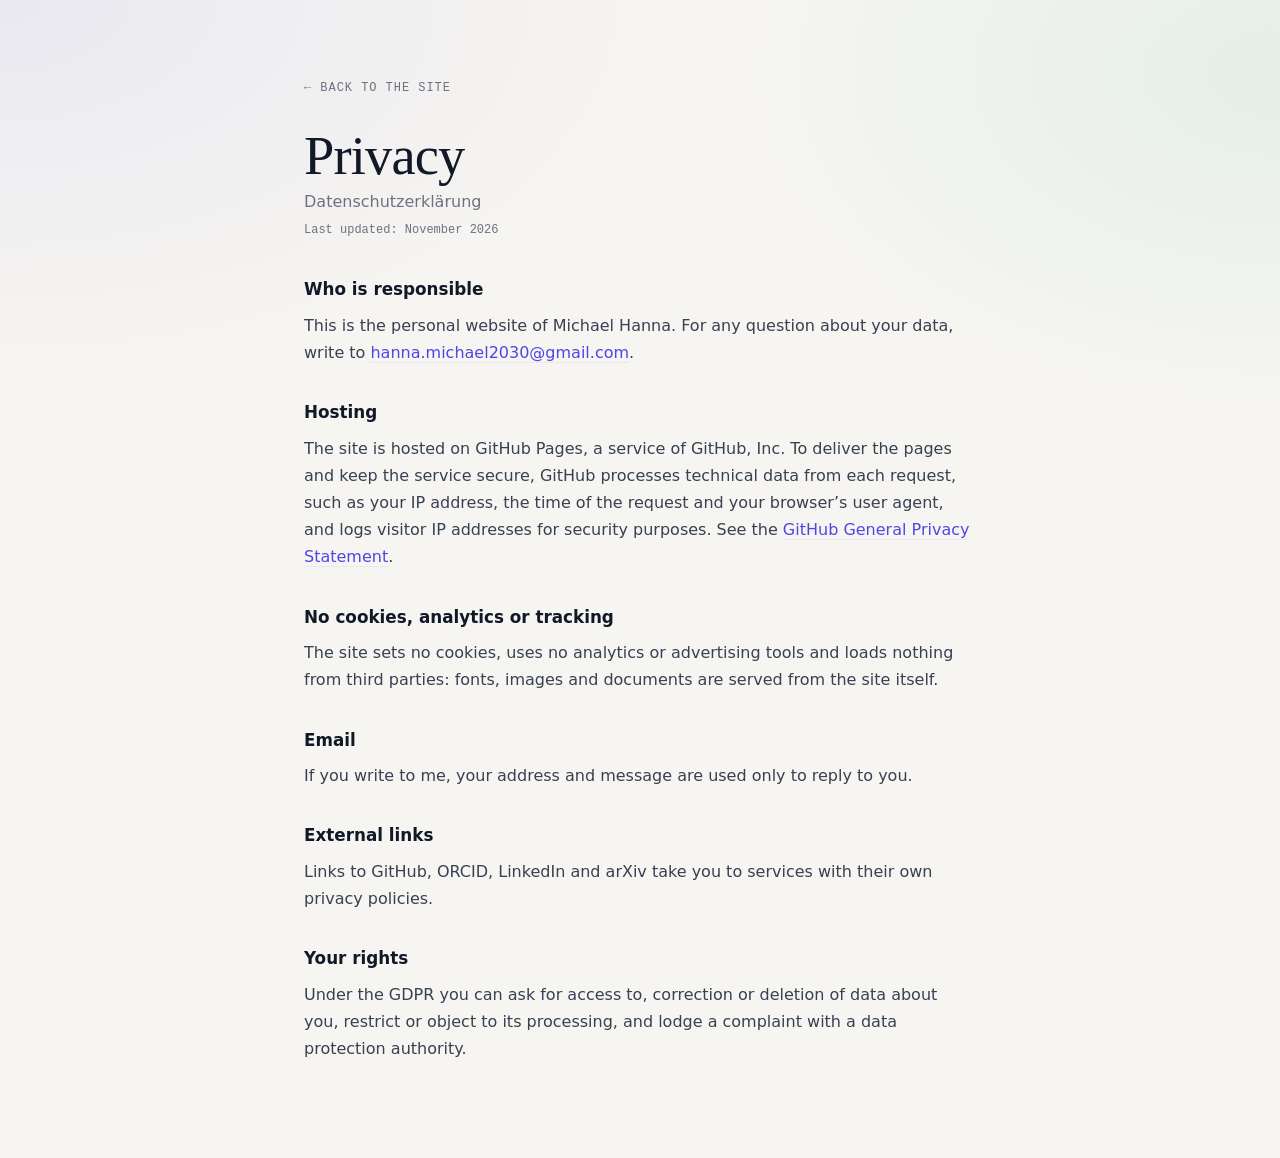
==== privacy.html @ 272de0fe "add fonts" ====
<!doctype html>
<html lang="en">
  <head>
    <meta charset="utf-8">
    <meta name="viewport" content="width=device-width, initial-scale=1">
    <meta name="color-scheme" content="light dark">
    <meta name="robots" content="noindex">
    <title>Privacy — Michael Hanna</title>
    <link rel="icon" href="data:image/svg+xml,%3Csvg xmlns='http://www.w3.org/2000/svg' viewBox='0 0 64 64'%3E%3Crect width='64' height='64' rx='14' fill='%2315171c'/%3E%3Ctext x='32' y='43' font-size='30' text-anchor='middle' fill='%23f8f7f3' font-family='Georgia,serif'%3EMH%3C/text%3E%3C/svg%3E">
    <link rel="stylesheet" href="style.css">
    <script src="script.js" defer></script>
  </head>
  <body>
    <main class="legal">
      <a class="legal-back" href="./">← Back to the site</a>
      <h1>Privacy <span>Datenschutzerklärung</span></h1>
      <p class="legal-updated">Last updated: November 2026</p>

      <h2>Who is responsible</h2>
      <p>This is the personal website of Michael Hanna. For any question about your data, write to <a href="./#contact" data-email-user="hanna.michael2030" data-email-domain="gmail.com" data-email-text>hanna.michael2030 [at] gmail [dot] com</a>.</p>

      <h2>Hosting</h2>
      <p>The site is hosted on GitHub Pages, a service of GitHub, Inc. To deliver the pages and keep the service secure, GitHub processes technical data from each request, such as your IP address, the time of the request and your browser’s user agent, and logs visitor IP addresses for security purposes. See the <a href="https://docs.github.com/en/site-policy/privacy-policies/github-general-privacy-statement" target="_blank" rel="noopener noreferrer">GitHub General Privacy Statement</a>.</p>

      <h2>No cookies, analytics or tracking</h2>
      <p>The site sets no cookies, uses no analytics or advertising tools and loads nothing from third parties: fonts, images and documents are served from the site itself.</p>

      <h2>Email</h2>
      <p>If you write to me, your address and message are used only to reply to you.</p>

      <h2>External links</h2>
      <p>Links to GitHub, ORCID, LinkedIn and arXiv take you to services with their own privacy policies.</p>

      <h2>Your rights</h2>
      <p>Under the GDPR you can ask for access to, correction or deletion of data about you, restrict or object to its processing, and lodge a complaint with a data protection authority.</p>
    </main>
  </body>
</html>
---- style.css ----
@font-face { font-family: 'Inter'; src: url('fonts/inter.woff2') format('woff2'); font-weight: 100 900; font-style: normal; font-display: swap; }
@font-face { font-family: 'JetBrains Mono'; src: url('fonts/jetbrains-mono.woff2') format('woff2'); font-weight: 100 800; font-style: normal; font-display: swap; }
@font-face { font-family: 'Instrument Serif'; src: url('fonts/instrument-serif.woff2') format('woff2'); font-weight: 400; font-style: normal; font-display: swap; }
@font-face { font-family: 'Instrument Serif'; src: url('fonts/instrument-serif-italic.woff2') format('woff2'); font-weight: 400; font-style: italic; font-display: swap; }

:root {
  --bg: #f6f5f1;
  --surface: #ffffff;
  --ink: #111827;
  --text: #374151;
  --muted: #6b7280;
  --line: #e5e3dc;
  --accent: #4f46e5;
  --accent-2: #0d9488;
  --accent-soft: rgb(79 70 229 / 8%);
  --warm: #e8590c;
  --grad: linear-gradient(110deg, #4f46e5 0%, #0d9488 100%);
  --tint-1: rgb(79 70 229 / 7%);
  --tint-2: rgb(13 148 136 / 7%);
  --shadow: 0 1px 2px rgb(17 24 39 / 4%), 0 12px 32px -16px rgb(17 24 39 / 18%);
  --display: 'Instrument Serif', Georgia, serif;
  --sans: 'Inter', system-ui, -apple-system, sans-serif;
  --mono: 'JetBrains Mono', ui-monospace, monospace;
}

@media (prefers-color-scheme: dark) {
  :root {
    --bg: #0b0d12;
    --surface: #12151c;
    --ink: #f3f4f6;
    --text: #c4c9d2;
    --muted: #8b93a1;
    --line: #232834;
    --accent: #a5b4fc;
    --accent-2: #5eead4;
    --accent-soft: rgb(165 180 252 / 10%);
    --warm: #fdba74;
    --grad: linear-gradient(110deg, #a5b4fc 0%, #5eead4 100%);
    --tint-1: rgb(165 180 252 / 7%);
    --tint-2: rgb(94 234 212 / 5%);
    --shadow: 0 1px 2px rgb(0 0 0 / 30%), 0 16px 40px -18px rgb(0 0 0 / 70%);
  }
}

*, *::before, *::after { box-sizing: border-box; }
html { scroll-behavior: smooth; -webkit-text-size-adjust: 100%; }
body {
  margin: 0;
  background:
    radial-gradient(1100px 620px at 0% 0%, var(--tint-1), transparent 60%),
    radial-gradient(900px 560px at 100% 8%, var(--tint-2), transparent 60%),
    var(--bg);
  background-attachment: fixed;
  color: var(--text);
  font: 400 16px/1.7 var(--sans);
  -webkit-font-smoothing: antialiased;
  text-rendering: optimizeLegibility;
}
::selection { background: var(--accent); color: var(--bg); }
a { color: inherit; text-decoration: none; }
a:focus-visible { outline: 2px solid var(--accent); outline-offset: 3px; border-radius: 4px; }
h1, h2, h3, p, ul, ol, dl, dd, figure { margin: 0; }
ul, ol { padding: 0; list-style: none; }

.skip-link { position: absolute; left: 16px; top: -48px; z-index: 20; padding: 8px 14px; border-radius: 8px; background: var(--ink); color: var(--bg); font-size: 14px; }
.skip-link:focus { top: 16px; }

/* Layout */
.layout {
  display: grid;
  grid-template-columns: minmax(0, 4fr) minmax(0, 7fr);
  gap: 72px;
  max-width: 1440px;
  margin: 0 auto;
  padding: 0 48px;
}

.intro {
  position: sticky;
  top: 0;
  display: flex;
  flex-direction: column;
  height: 100vh;
  height: 100dvh;
  padding: 80px 0 48px;
  isolation: isolate;
}

main { padding: 80px 0 48px; }

/* Intro */
.kicker {
  display: flex;
  align-items: center;
  gap: 12px;
  color: var(--accent);
  font: 500 12px/1 var(--mono);
  letter-spacing: .12em;
  text-transform: uppercase;
}
.kicker::before { content: ''; width: 24px; height: 2px; border-radius: 2px; background: var(--grad); }

h1 {
  margin: 22px 0 18px;
  color: var(--ink);
  font: 400 clamp(3.5rem, 5.6vw, 5rem)/.95 var(--display);
  letter-spacing: -.015em;
}
.role { color: var(--ink); font-size: 1.125rem; font-weight: 500; }
.lede { max-width: 36ch; margin-top: 10px; color: var(--muted); }

.toc {
  position: relative;
  z-index: 1;
  margin-top: 40px;
}
.toc a {
  display: inline-flex;
  align-items: center;
  gap: 16px;
  padding: 7px 0;
  color: var(--muted);
  font: 500 12px/1 var(--mono);
  letter-spacing: .14em;
  text-transform: uppercase;
  transition: color .2s ease;
}
.toc-line { width: 32px; height: 1px; background: currentColor; transition: width .25s ease, background-color .2s ease; }
.toc a:hover, .toc a[aria-current] { color: var(--ink); }
.toc a:hover .toc-line, .toc a[aria-current] .toc-line { width: 64px; background: var(--ink); }

/* 
.molecule { display: flex; flex: 1; flex-direction: column; min-height: 0; margin: 24px 0; background: radial-gradient(closest-side, var(--accent-soft), transparent); }
.molecule canvas { flex: 1; width: 100%; min-height: 0; cursor: grab; touch-action: pan-y; } */

.molecule {
  position: absolute;
  top: 58%;
  right: 0;
  left: 0;
  z-index: 0;
  display: flex;
  flex-direction: column;
  height: 300px;
  margin: 0;
  background: radial-gradient(closest-side, var(--accent-soft), transparent);
  opacity: .78;
  pointer-events: none;
}
.molecule canvas { flex: 1; width: 100%; min-height: 0; cursor: grab; touch-action: pan-y; }
.molecule canvas:active { cursor: grabbing; }

.contact-row {
  position: relative;
  z-index: 1;
  display: flex;
  align-items: center;
  justify-content: space-between;
  gap: 16px;
}
.socials { display: flex; gap: 6px; }
.socials a {
  display: grid;
  width: 40px;
  height: 40px;
  place-items: center;
  border-radius: 10px;
  color: var(--muted);
  transition: color .2s ease, background-color .2s ease;
}
.socials a:hover { background: var(--accent-soft); color: var(--ink); }
.socials svg { width: 20px; height: 20px; }


/* Sections */
section { padding-bottom: 104px; scroll-margin-top: 48px; }

.section-label {
  display: flex;
  align-items: center;
  gap: 14px;
  margin-bottom: 32px;
  color: var(--ink);
  font: 500 12px/1 var(--mono);
  letter-spacing: .14em;
  text-transform: uppercase;
}
.section-label span { color: var(--accent); }
.section-label::after { content: ''; flex: 1; height: 1px; background: var(--line); }

#about > p + p { margin-top: 0; }
.about-lead {
  margin-bottom: 26px;
  color: var(--ink);
  font: 400 clamp(1.2rem, 1.8vw, 1.5rem)/1.35 var(--display);
  letter-spacing: -.005em;
  text-wrap: pretty;
}
.about-lead em, .gradient-text {
  background: var(--grad);
  -webkit-background-clip: text;
  background-clip: text;
  color: transparent;
}
.about-intro { margin-bottom: 8px; }

/* One colour per corner of the triangle, shared by the diagram, the theme list and the project tags. */
.t1 { --v: var(--accent); }
.t2 { --v: var(--accent-2); }
.t3 { --v: var(--warm); }

/* Triangle: the outer one is science (model, simulation, physics); the inner one holds the
   machine-learning conjugate of each corner. SVG units scale with the figure width. */
.triad { margin: 34px 0 8px; }
.triad svg { display: block; width: 100%; max-width: 540px; height: auto; margin: 0 auto; overflow: visible; }
.triad-frame { fill: none; stroke: var(--muted); stroke-opacity: .5; stroke-width: 1.25; stroke-linejoin: round; }
.triad-loop { fill: var(--accent-soft); stroke: url(#triad-grad); stroke-width: 1.75; stroke-linejoin: round; }
.triad-stop-a { stop-color: var(--accent); }
.triad-stop-b { stop-color: var(--accent-2); }
.triad-flow { fill: none; stroke: var(--ink); stroke-width: 3; stroke-linecap: round; stroke-dasharray: 5 95; opacity: .7; animation: triad-flow 7s linear infinite; }
@keyframes triad-flow { to { stroke-dashoffset: -100; } }
.triad-arrow { fill: none; stroke-width: 1.5; stroke-linecap: round; stroke-linejoin: round; }
.triad-arrow-sci { stroke: var(--muted); }
.triad-arrow-ai { stroke: var(--accent); }
.triad-spoke { stroke: var(--muted); stroke-width: 1.25; stroke-dasharray: 2 5; stroke-linecap: round; }
.triad-ring { fill: var(--surface); stroke: var(--muted); stroke-width: 1.5; }
.triad-halo { fill: var(--v); opacity: .18; }
.triad-dot, .triad-num { fill: var(--v); }
.triad-mark { transform-box: fill-box; transform-origin: center; transition: transform .25s ease; }
.triad-sci { fill: var(--muted); font: 500 17px var(--mono); letter-spacing: .12em; }
.triad-ai { fill: var(--ink); font: 400 26px var(--display); transition: fill .2s ease; }
.triad-center { fill: var(--muted); font: italic 400 20px var(--display); }
/* Hovering a theme below lights up its corner. */
#about:has(.themes > .t1:hover) .triad-v.t1 .triad-mark,
#about:has(.themes > .t2:hover) .triad-v.t2 .triad-mark,
#about:has(.themes > .t3:hover) .triad-v.t3 .triad-mark { transform: scale(1.4); }
#about:has(.themes > .t1:hover) .triad-v.t1 .triad-ai,
#about:has(.themes > .t2:hover) .triad-v.t2 .triad-ai,
#about:has(.themes > .t3:hover) .triad-v.t3 .triad-ai { fill: var(--v); }
.triad-caption { display: grid; gap: 4px; max-width: 540px; margin: 16px auto 0; color: var(--muted); font-size: 13.5px; line-height: 1.5; }
.triad-key { display: inline-block; width: 9px; height: 9px; margin-right: 9px; border-radius: 50%; vertical-align: 1px; }
.triad-key.is-sci { border: 1.5px solid var(--muted); }
.triad-key.is-ai { background: var(--grad); }

.themes { margin: 30px 0 34px; border-top: 1px solid var(--line); }
.themes > li { display: grid; grid-template-columns: 44px minmax(0, 1fr); gap: 12px; padding: 20px 0; border-bottom: 1px solid var(--line); }
.theme-index { padding-top: 3px; color: var(--v, var(--accent-2)); font: 500 12px/1.6 var(--mono); }
.themes h3 { color: var(--ink); font-size: 1.05rem; font-weight: 600; }
.theme-sci { color: var(--muted); font: 500 12px/1 var(--mono); letter-spacing: .12em; text-transform: uppercase; }
.theme-conj { margin: 0 2px; color: var(--muted); font-weight: 400; }
.themes p { color: var(--text); font-size: 15px; }
.themes .theme-tagline { margin: 2px 0 6px; color: var(--v, var(--accent)); font: italic 400 1.15rem/1.35 var(--display); }
.theme-links { display: flex; flex-wrap: wrap; gap: 2px 20px; margin-top: 10px; }
.theme-link { display: inline-flex; gap: 6px; color: var(--muted); font: 500 12px/1.4 var(--mono); letter-spacing: .04em; transition: color .2s ease; }
.theme-link:hover { color: var(--accent); }

.about-path { color: var(--muted); font-size: 15px; }
.affiliations { display: flex; flex-wrap: wrap; gap: 8px; margin-top: 14px; }
.affiliations-row { display: flex; flex-wrap: wrap; align-items: center; gap: 8px 14px; margin-top: 14px; }
.affiliations-row .affiliations { margin-top: 0; }
.affiliations-label { color: var(--muted); font: 500 11px/1 var(--mono); letter-spacing: .12em; text-transform: uppercase; }
.affiliations li { display: flex; }
.affiliations button {
  display: inline-flex;
  align-items: center;
  gap: 7px;
  padding: 5px 11px 5px 12px;
  border: 1px solid var(--line);
  border-radius: 999px;
  background: transparent;
  color: var(--ink);
  font: 500 13px/1.7 var(--sans);
  cursor: pointer;
  transition: color .2s ease, border-color .2s ease, background-color .2s ease, transform .2s ease;
}
/* Document icon: signals that the pill opens something. */
.affiliations button::after {
  content: '';
  flex-shrink: 0;
  width: 13px;
  height: 13px;
  background: var(--accent);
  -webkit-mask: url("data:image/svg+xml,%3Csvg xmlns='http://www.w3.org/2000/svg' viewBox='0 0 16 16' fill='none' stroke='black' stroke-width='1.5' stroke-linecap='round' stroke-linejoin='round'%3E%3Cpath d='M3.75 1.75h5.5l3 3v9.5h-8.5z'/%3E%3Cpath d='M9 1.75V5h3.25M6 8.5h4M6 11.25h4'/%3E%3C/svg%3E") center / contain no-repeat;
  mask: url("data:image/svg+xml,%3Csvg xmlns='http://www.w3.org/2000/svg' viewBox='0 0 16 16' fill='none' stroke='black' stroke-width='1.5' stroke-linecap='round' stroke-linejoin='round'%3E%3Cpath d='M3.75 1.75h5.5l3 3v9.5h-8.5z'/%3E%3Cpath d='M9 1.75V5h3.25M6 8.5h4M6 11.25h4'/%3E%3C/svg%3E") center / contain no-repeat;
}
.affiliations button:hover { border-color: var(--accent); background: var(--accent-soft); color: var(--accent); transform: translateY(-1px); }
.affiliations button:focus-visible { outline: 2px solid var(--accent); outline-offset: 3px; }

/* Reference-letter dialog */
body:has(.doc-dialog[open]) { overflow: hidden; }
.doc-dialog {
  width: min(880px, calc(100vw - 32px));
  height: min(92vh, 1100px);
  height: min(92dvh, 1100px);
  max-width: none;
  max-height: none;
  padding: 0;
  border: 1px solid var(--line);
  border-radius: 20px;
  background: var(--surface);
  color: var(--text);
  box-shadow: var(--shadow);
  overflow: hidden;
}
.doc-dialog[open] { display: flex; flex-direction: column; animation: dialog-in .22s ease; }
.doc-dialog::backdrop { background: rgb(11 13 18 / 55%); -webkit-backdrop-filter: blur(4px); backdrop-filter: blur(4px); }
.doc-dialog.is-short { width: min(460px, calc(100vw - 32px)); height: auto; }
@keyframes dialog-in { from { opacity: 0; transform: translateY(10px) scale(.98); } }

.doc-dialog-head { display: flex; align-items: flex-start; justify-content: space-between; gap: 16px; padding: 22px 18px 18px 24px; border-bottom: 1px solid var(--line); }
.doc-dialog-kicker { color: var(--accent); font: 500 11px/1 var(--mono); letter-spacing: .12em; text-transform: uppercase; }
.doc-dialog-title { margin-top: 10px; color: var(--ink); font: 400 1.55rem/1.15 var(--display); }
.doc-dialog-tools { display: flex; flex-shrink: 0; align-items: center; gap: 6px; }
.doc-dialog-open { display: inline-flex; gap: 6px; padding: 7px 14px; border: 1px solid var(--line); border-radius: 999px; color: var(--ink); font-size: 13px; font-weight: 500; white-space: nowrap; transition: border-color .2s ease; }
.doc-dialog-open:hover { border-color: var(--ink); }
.doc-dialog-open[hidden] { display: none; }
.doc-dialog-close { display: grid; width: 38px; height: 38px; padding: 0; place-items: center; border: 0; border-radius: 10px; background: transparent; color: var(--muted); cursor: pointer; transition: color .2s ease, background-color .2s ease; }
.doc-dialog-close:hover { background: var(--accent-soft); color: var(--ink); }
.doc-dialog-close:focus-visible { outline: 2px solid var(--accent); outline-offset: 2px; }
.doc-dialog-close svg { width: 20px; height: 20px; }

.doc-dialog-body { flex: 1; min-height: 0; background: var(--bg); }
.doc-dialog.is-short .doc-dialog-body { background: none; }
.doc-dialog-frame { display: block; width: 100%; height: 100%; border: 0; }
/* Full-size project animation; the GIFs are drawn on white. */
.doc-dialog.is-media { width: min(960px, calc(100vw - 32px)); height: auto; }
.doc-dialog.is-code { width: min(760px, calc(100vw - 32px)); height: auto; }
.doc-dialog-code { margin: 0; padding: 18px 22px 22px; overflow: auto; color: var(--text); font: 400 12.5px/1.6 var(--mono); white-space: pre; }
.doc-dialog.is-media .doc-dialog-body { display: grid; place-items: center; padding: 16px; overflow: auto; background: #fff; }
.doc-dialog-media { display: block; width: auto; max-width: 100%; height: auto; max-height: calc(92vh - 140px); max-height: calc(92dvh - 140px); }
.doc-dialog-message { padding: 22px 24px 26px; color: var(--muted); font-size: 15px; }
.doc-dialog-soon { display: flex; flex-direction: column; align-items: center; gap: 4px; padding: 28px 24px 4px; text-align: center; }
.doc-dialog-soon .doc-dialog-message { padding: 0 0 22px; }
/* The PNG has wide transparent margins; crop to the visible mark (1914×782) and set it on a
   white plate so the dark-blue logo stays legible in dark mode. */
.doc-dialog-logo {
  display: block;
  width: 200px;
  max-width: 100%;
  aspect-ratio: 1914 / 782;
  object-fit: cover;
  box-sizing: content-box;
  padding: 18px 26px;
  border: 1px solid var(--line);
  border-radius: 14px;
  background: #fff;
}


/* Publication */
.paper { padding: 36px; border: 1px solid var(--line); border-radius: 20px; background: var(--surface); box-shadow: var(--shadow); }
.paper-meta { display: flex; flex-wrap: wrap; gap: 8px 18px; color: var(--muted); font: 500 12px/1 var(--mono); letter-spacing: .06em; }
.paper-meta span:first-child { color: var(--warm); text-transform: uppercase; letter-spacing: .12em; }
.paper-meta a { border-bottom: 1px solid var(--line); transition: color .2s ease, border-color .2s ease; }
.paper-meta a:hover { border-color: currentColor; color: var(--accent); }
.paper-title { margin-top: 18px; color: var(--ink); font: 400 clamp(1.6rem, 2.3vw, 2rem)/1.2 var(--display); letter-spacing: -.005em; }
.paper-title a { background: linear-gradient(currentColor, currentColor) 0 100% / 0 1px no-repeat; transition: background-size .35s ease; }
.paper-title a:hover { background-size: 100% 1px; }
.paper-authors { margin-top: 12px; color: var(--muted); font-size: 15px; }
.paper-authors strong { color: var(--ink); font-weight: 600; }
.paper-summary { margin-top: 14px; }
.paper + .paper {margin-top: 1rem; }
.paper-role { margin-top: 12px; font-size: 15px; }
.paper-role span { margin-right: 10px; color: var(--muted); font: 500 11px/1.4 var(--mono); letter-spacing: .1em; text-transform: uppercase; }
.paper-links { display: flex; flex-wrap: wrap; gap: 4px 18px; margin-top: 14px; }

/* Featured paper: text and a graphical abstract side by side when the column is wide enough;
   the figure opens the full animation. */
#publication { container: publication / inline-size; }
.paper.is-featured { display: grid; grid-template-columns: minmax(0, 1fr); column-gap: 32px; }
.paper-figure { max-width: 340px; margin-top: 24px; }
.paper-figure a { position: relative; display: block; overflow: hidden; border: 1px solid var(--line); border-radius: 14px; background: #fdfcfe; cursor: zoom-in; }
.paper-figure a:focus-visible { outline-offset: 3px; }
.paper-figure img { display: block; width: 100%; height: auto; }
.paper-figure a:hover .slide-zoom, .paper-figure a:focus-visible .slide-zoom { opacity: 1; transform: none; }
.paper-figure figcaption { margin-top: 8px; color: var(--muted); font: 400 11.5px/1.5 var(--mono); }
@container publication (min-width: 680px) {
  .paper.is-featured { grid-template-columns: minmax(0, 1fr) 232px; }
  .paper.is-featured .paper-figure { grid-column: 2; grid-row: 1; max-width: none; margin-top: 4px; }
  .paper.is-featured > :not(.paper-main, .paper-figure) { grid-column: 1 / -1; }
}

.pipeline { display: grid; grid-template-columns: repeat(4, 1fr); margin-top: 32px; }
.pipeline li { position: relative; display: flex; flex-direction: column; gap: 2px; padding: 22px 14px 0 0; border-top: 1px solid var(--line); }
.pipeline li::before { content: ''; position: absolute; top: -6px; left: 0; width: 11px; height: 11px; border: 2px solid var(--accent); border-radius: 50%; background: var(--surface); }
.pipeline li:last-child::before { border-color: var(--accent-2); background: var(--accent-2); }
.pipeline .step { color: var(--muted); font: 500 11px/1.6 var(--mono); }
.pipeline b { color: var(--ink); font-weight: 600; }
.pipeline span:last-child { color: var(--muted); font-size: 13px; line-height: 1.5; }
/* Return path under the pipeline: step 04 feeds back into step 01. The U spans the 75%
   between the first and last step markers (centred 5.5px into their columns). */
.pipeline-loop { position: relative; margin-top: 14px; padding: 24px 0 0 22px; color: var(--accent); font: 400 12px/1.5 var(--mono); }
.pipeline-loop::before {
  content: '';
  position: absolute;
  top: 0;
  left: 5px;
  width: 75%;
  height: 14px;
  border: 1.5px dashed var(--accent);
  border-top: 0;
  border-radius: 0 0 12px 12px;
}
.pipeline-loop::after { content: ''; position: absolute; top: -7px; left: 1px; border: 5px solid transparent; border-top: 0; border-bottom: 7px solid var(--accent); }

.paper-actions { display: flex; flex-wrap: wrap; gap: 10px; margin-top: 30px; }
.btn { display: inline-flex; align-items: center; gap: 8px; padding: 11px 18px; border-radius: 999px; font-family: inherit; font-size: 14px; font-weight: 500; line-height: inherit; transition: transform .2s ease, border-color .2s ease; }
button.btn { background: none; cursor: pointer; }
.btn svg { width: 15px; height: 15px; }
.btn:hover { transform: translateY(-1px); }
.btn-primary { background: var(--ink); color: var(--bg); }
.btn-primary:hover { background: var(--accent); color: #fff; }
.btn-ghost { border: 1px solid var(--line); color: var(--ink); }
.btn-ghost:hover { border-color: var(--ink); }

/* Cards */
.list { display: flex; flex-direction: column; gap: 6px; }
.card {
  position: relative;
  margin: 0 -24px;
  padding: 24px;
  border: 1px solid transparent;
  border-radius: 16px;
  transition: background-color .25s ease, border-color .25s ease, box-shadow .25s ease, opacity .25s ease;
}
@media (hover: hover) {
  .card:hover { border-color: var(--line); background: var(--surface); box-shadow: var(--shadow); }
  .list:hover .card:not(:hover) { opacity: .6; }
}
.card p { font-size: 15px; }
.card .card-meta { margin-bottom: 6px; color: var(--muted); font: 400 12px/1.5 var(--mono); letter-spacing: .02em; }
.card-title { margin-bottom: 8px; color: var(--ink); font-size: 1.075rem; font-weight: 600; line-height: 1.4; }
.card-title a::after { content: ''; position: absolute; inset: 0; border-radius: inherit; }
.arrow { display: inline-block; margin-left: 2px; color: var(--accent); transition: transform .2s ease; }
.card:hover .arrow { transform: translate(3px, -3px); }

.tags { display: flex; flex-wrap: wrap; gap: 6px; margin-top: 14px; }
.tags li { padding: 5px 11px; border-radius: 999px; background: var(--accent-soft); color: var(--accent); font: 500 11.5px/1.3 var(--mono); }

/* Projects slider: a horizontal scroll-snap track. script.js adds the tab, arrow, keyboard
   and click behaviour and marks the slider .is-ready. */
.sr-only { position: absolute; width: 1px; height: 1px; margin: -1px; padding: 0; overflow: hidden; clip: rect(0 0 0 0); white-space: nowrap; border: 0; }
.slider { container-type: inline-size; }

/* One row of tabs that scrolls sideways when the labels don't fit; the padding keeps focus
   outlines from being clipped. */
.slider-tabs { position: relative; display: flex; gap: 6px; margin: -5px -5px 7px; padding: 5px; overflow-x: auto; scrollbar-width: none; }
.slider-tabs::-webkit-scrollbar { display: none; }
.slider-tabs a {
  flex-shrink: 0;
  padding: 5px 12px;
  border: 1px solid var(--line);
  border-radius: 999px;
  color: var(--muted);
  font: 500 12.5px/1.5 var(--sans);
  white-space: nowrap;
  transition: color .2s ease, border-color .2s ease, background-color .2s ease;
}
.slider-tabs a:hover { border-color: var(--ink); color: var(--ink); }
.slider-tabs a[aria-selected="true"] { border-color: var(--ink); background: var(--ink); color: var(--bg); }

/* The active panel sits in the middle; --peek of the track's padding on each side shows the
   neighbouring panels. Panels stretch to the tallest one, so the size never changes. */
.slider-track {
  --peek: 96px;
  --gap: 14px;
  position: relative;
  display: flex;
  gap: var(--gap);
  margin: -6px -24px -8px;
  padding: 6px var(--peek) 20px;
  overflow-x: auto;
  overflow-y: hidden;
  scroll-snap-type: x mandatory;
  overscroll-behavior-x: contain;
  scrollbar-width: none;
}
.slider-track::-webkit-scrollbar { display: none; }
/* Clicks on a peeking (inert) panel land on the track and move to that panel. */
.slider.is-ready .slider-track { cursor: pointer; }

.slide {
  display: flex;
  flex: 0 0 100%;
  flex-direction: column;
  min-width: 0;
  overflow: hidden;
  border: 1px solid var(--line);
  border-radius: 20px;
  background: var(--surface);
  box-shadow: 0 1px 2px rgb(17 24 39 / 4%), 0 10px 24px -18px rgb(17 24 39 / 30%);
  cursor: auto;
  scroll-snap-align: center;
  scroll-snap-stop: always;
  transition: opacity .3s ease;
}
.slider.is-ready .slide:not(.is-active) { opacity: .45; }

/* Fixed 2.2:1 frame: every GIF is scaled to fit it, whatever its shape, so all panels match.
   The GIFs are drawn on white, so the frame stays white in both themes. */
.slide-media { position: relative; display: block; aspect-ratio: 2.2 / 1; overflow: hidden; border-bottom: 1px solid var(--line); background: #fff; }
.slide-media img { position: absolute; inset: 10px; width: calc(100% - 20px); height: calc(100% - 20px); object-fit: contain; }
a.slide-media { cursor: zoom-in; }
a.slide-media:focus-visible { outline-offset: -4px; }
.slide-zoom {
  position: absolute;
  right: 12px;
  bottom: 12px;
  display: grid;
  width: 32px;
  height: 32px;
  place-items: center;
  border-radius: 999px;
  background: rgb(17 24 39 / 72%);
  color: #fff;
  opacity: 0;
  transform: translateY(4px);
  transition: opacity .2s ease, transform .2s ease;
}
.slide-zoom svg { width: 14px; height: 14px; }
.slide-media:hover .slide-zoom, .slide-media:focus-visible .slide-zoom { opacity: 1; transform: none; }
@media (hover: none) { .slide-zoom { opacity: 1; transform: none; } }

/* Stand-in for a project without an animation yet: its pipeline as four steps. */
.slide-media.is-steps { display: grid; place-items: center; padding: 18px; background: radial-gradient(closest-side, var(--accent-soft), transparent) var(--bg); }
.scene-steps { display: grid; grid-template-columns: repeat(4, minmax(0, 1fr)); gap: 18px; width: 100%; counter-reset: step; }
.scene-steps li {
  position: relative;
  display: flex;
  flex-direction: column;
  gap: 2px;
  padding: 14px 12px;
  border: 1px solid var(--line);
  border-radius: 12px;
  background: var(--surface);
  animation: step-glow 8s ease-in-out infinite;
}
.scene-steps li:nth-child(2) { animation-delay: 2s; }
.scene-steps li:nth-child(3) { animation-delay: 4s; }
.scene-steps li:nth-child(4) { animation-delay: 6s; }
.scene-steps li::before { counter-increment: step; content: '0' counter(step); color: var(--accent-2); font: 500 11px/1.4 var(--mono); }
.scene-steps li:not(:last-child)::after { content: '→'; position: absolute; top: 50%; right: -9px; color: var(--muted); font-size: 13px; transform: translate(50%, -50%); }
.scene-steps b { color: var(--ink); font-size: 14px; font-weight: 600; line-height: 1.35; }
.scene-steps span { color: var(--muted); font-size: 12.5px; line-height: 1.4; }
@keyframes step-glow { 0%, 30%, 100% { border-color: var(--line); } 10%, 20% { border-color: var(--accent); } }

.slide-body { display: flex; flex: 1; flex-direction: column; padding: 18px 24px 20px; }
.slide-meta { display: flex; flex-wrap: wrap; gap: 2px 14px; color: var(--muted); font: 500 11.5px/1.5 var(--mono); letter-spacing: .04em; }
.slide-theme { color: var(--v, var(--accent-2)); letter-spacing: .1em; text-transform: uppercase; }
.slide-title { margin-top: 8px; color: var(--ink); font: 400 clamp(1.3rem, 1.75vw, 1.5rem)/1.2 var(--display); letter-spacing: -.005em; }
.slide-hook { margin-top: 4px; color: var(--accent); font-size: 14px; font-weight: 500; line-height: 1.5; }
.slide-text { margin-top: 8px; font-size: 14px; line-height: 1.6; }
.slide-points { display: grid; grid-template-columns: repeat(auto-fit, minmax(140px, 1fr)); gap: 8px 16px; margin-top: 12px; padding-top: 10px; border-top: 1px solid var(--line); }
.slide-points dt { color: var(--ink); font: 500 10.5px/1.5 var(--mono); letter-spacing: .08em; text-transform: uppercase; }
.slide-points dd { margin-top: 2px; color: var(--muted); font-size: 13px; line-height: 1.45; }
.slide-question { margin-top: 10px; padding-left: 12px; border-left: 2px solid var(--warm); color: var(--ink); font: italic 400 1.02rem/1.4 var(--display); }
.slide-note { margin-top: 10px; color: var(--muted); font: 400 11.5px/1.5 var(--mono); }
.slide .tags { gap: 5px; margin-top: 12px; }
.slide .tags li { padding: 4px 10px; font-size: 11px; }
.slide-actions { display: flex; flex-wrap: wrap; gap: 8px; margin-top: auto; padding-top: 14px; }
.btn-sm { padding: 6px 14px; font-size: 13px; }

/* Prev/next arrows on the vertical middle of the panel, over the peeking neighbours. The stage
   is 12px taller than the panel (track padding minus margins), hence the -6px. */
.slider-stage { position: relative; }
.slider-arrow {
  position: absolute;
  top: calc(50% - 6px);
  z-index: 2;
  display: grid;
  width: 44px;
  height: 44px;
  padding: 0;
  place-items: center;
  border: 0;
  border-radius: 999px;
  background: var(--ink);
  color: var(--bg);
  box-shadow: 0 6px 18px -6px rgb(17 24 39 / 45%);
  cursor: pointer;
  transform: translateY(-50%);
  transition: background-color .2s ease, opacity .2s ease, transform .2s ease;
}
.slider-arrow.is-prev { left: -22px; }
.slider-arrow.is-next { right: -22px; }
.slider-arrow:hover { background: var(--accent); }
.slider-arrow:active { transform: translateY(-50%) scale(.94); }
.slider-arrow:focus-visible { outline: 2px solid var(--accent); outline-offset: 3px; }
.slider-arrow:disabled { opacity: 0; pointer-events: none; }
.slider:not(.is-ready) .slider-arrow { display: none; }
.slider-arrow svg { width: 20px; height: 20px; }

/* In a wide column the panels get wider, so a flatter frame keeps their height (and the
   whole slider) within one screen. */
@container (min-width: 700px) {
  .slide-media { aspect-ratio: 2.6 / 1; }
}

@container (max-width: 540px) {
  .slide-media.is-steps { padding: 12px; }
  .scene-steps { grid-template-columns: 1fr 1fr; gap: 8px; }
  .scene-steps li { padding: 7px 10px; }
  .scene-steps b { font-size: 13px; }
  .scene-steps li:not(:last-child)::after, .scene-steps span { display: none; }
  .slide-body { padding: 16px 18px 18px; }
}

.more-link { display: inline-flex; gap: 8px; margin-top: 22px; padding-bottom: 2px; border-bottom: 1px solid var(--line); color: var(--ink); font-weight: 500; transition: border-color .2s ease; }
.more-link:hover { border-color: var(--ink); }

/* Entries */
.entry { display: grid; grid-template-columns: 150px minmax(0, 1fr); gap: 20px; }
.card .entry-date { padding-top: 3px; color: var(--muted); font: 500 12px/1.6 var(--mono); letter-spacing: .04em; text-transform: uppercase; }
.entry-title { color: var(--ink); font-size: 1.05rem; font-weight: 600; line-height: 1.4; }
.entry-title span { color: var(--muted); font-weight: 400; }
.card .entry-org { margin-top: 2px; color: var(--accent); font-size: 14px; }
.entry-text { margin-top: 10px; }
.bullets { margin-top: 12px; }
.bullets li { position: relative; padding-left: 18px; font-size: 15px; }
.bullets li + li { margin-top: 6px; }
.bullets li::before { content: ''; position: absolute; top: .8em; left: 2px; width: 6px; height: 1px; background: var(--muted); }

/* Timeline (Experience, Education): a rail through the gap between the date column and the
   text, with one dot per entry in the colour of the triangle corner it feeds (.t1–.t3).
   --rail = card padding + date column + half the column gap; --dot-top centres the dot on
   the first line of the heading (--first-line tall, starting --pad-top into the card). */
.timeline {
  --rail: 194px;
  --pad-top: 24px;
  --first-line: calc(1.05rem * 1.4);
  --dot-top: calc(var(--pad-top) + var(--first-line) / 2 - 6px);
}
.timeline .entry { column-gap: 40px; }
.timeline .entry::before {
  content: '';
  position: absolute;
  top: var(--dot-top);
  left: calc(var(--rail) - 6px);
  z-index: 1;
  width: 12px;
  height: 12px;
  border: 2px solid var(--v, var(--muted));
  border-radius: 50%;
  background: var(--bg);
  transition: background-color .2s ease, transform .2s ease;
}
.timeline .entry:not(:last-child)::after {
  content: '';
  position: absolute;
  top: calc(var(--dot-top) + 6px);
  left: calc(var(--rail) - .5px);
  width: 1px;
  height: calc(100% + 6px);
  background: linear-gradient(var(--v, var(--line)), var(--line) 60%);
}
.timeline .entry:hover::before { background: var(--v, var(--muted)); transform: scale(1.2); }
.timeline .entry.is-current::before { border-color: var(--ink); background: var(--ink); animation: now-pulse 2.4s ease-in-out infinite; }
@keyframes now-pulse {
  0%, 100% { box-shadow: 0 0 0 0 color-mix(in srgb, var(--ink) 25%, transparent); }
  50% { box-shadow: 0 0 0 6px color-mix(in srgb, var(--ink) 0%, transparent); }
}
/* The rail gives the structure, so timeline entries skip the hover card. */
.timeline .card:hover { border-color: transparent; background: none; box-shadow: none; }

.entry-meta { display: flex; flex-direction: column; gap: 6px; }
.card .entry-theme { color: var(--v, var(--muted)); font: 500 10.5px/1.4 var(--mono); letter-spacing: .1em; text-transform: uppercase; }

/* Experience leads with the organisation: its name is the entry's headline (display serif,
   like paper and project titles), the role and unit follow. */
.timeline.is-orgs { --org-size: clamp(1.5rem, 2vw, 1.75rem); --first-line: calc(var(--org-size) * 1.15); }
.timeline.is-orgs .entry-date { padding-top: calc(var(--first-line) / 2 - .8em); }
.entry-company {
  display: flex;
  flex-wrap: wrap;
  align-items: center;
  gap: 4px 12px;
  color: var(--ink);
  font: 400 var(--org-size, 1.6rem)/1.15 var(--display);
  letter-spacing: -.005em;
}
.entry-abbr {
  padding: 3px 8px 2px;
  border: 1px solid var(--line);
  border-radius: 6px;
  color: var(--muted);
  font: 500 11px/1.3 var(--mono);
  letter-spacing: .08em;
}
.card .entry-role { margin-top: 6px; color: var(--ink); font-size: 15.5px; font-weight: 600; line-height: 1.45; }

/* Achievements as badges. */
.card .entry-badges { display: flex; flex-wrap: wrap; gap: 6px; margin-top: 10px; }
.badge {
  display: inline-flex;
  align-items: center;
  padding: 2px 10px;
  border: 1px solid color-mix(in srgb, var(--warm) 45%, transparent);
  border-radius: 999px;
  background: color-mix(in srgb, var(--warm) 9%, transparent);
  color: color-mix(in srgb, var(--warm) 80%, var(--ink));
  font: 600 12px/1.5 var(--sans);
}

/* Links from an entry to its reference letter, project or publication. */
.card .entry-links { display: flex; flex-wrap: wrap; align-items: center; gap: 4px 18px; margin-top: 14px; }
.entry-links-label { color: var(--muted); font: 500 10.5px/1.4 var(--mono); letter-spacing: .1em; text-transform: uppercase; }
.entry-link {
  display: inline-flex;
  align-items: center;
  gap: 6px;
  padding: 0;
  border: 0;
  background: none;
  color: var(--muted);
  font: 500 12px/1.4 var(--mono);
  letter-spacing: .04em;
  cursor: pointer;
  transition: color .2s ease;
}
.entry-link:hover { color: var(--accent); }
.entry-link:focus-visible { outline: 2px solid var(--accent); outline-offset: 3px; border-radius: 4px; }
.entry-link.is-doc::before {
  content: '';
  width: 12px;
  height: 12px;
  background: currentColor;
  -webkit-mask: url("data:image/svg+xml,%3Csvg xmlns='http://www.w3.org/2000/svg' viewBox='0 0 16 16' fill='none' stroke='black' stroke-width='1.5' stroke-linecap='round' stroke-linejoin='round'%3E%3Cpath d='M3.75 1.75h5.5l3 3v9.5h-8.5z'/%3E%3Cpath d='M9 1.75V5h3.25M6 8.5h4M6 11.25h4'/%3E%3C/svg%3E") center / contain no-repeat;
  mask: url("data:image/svg+xml,%3Csvg xmlns='http://www.w3.org/2000/svg' viewBox='0 0 16 16' fill='none' stroke='black' stroke-width='1.5' stroke-linecap='round' stroke-linejoin='round'%3E%3Cpath d='M3.75 1.75h5.5l3 3v9.5h-8.5z'/%3E%3Cpath d='M9 1.75V5h3.25M6 8.5h4M6 11.25h4'/%3E%3C/svg%3E") center / contain no-repeat;
}

.split { display: grid; grid-template-columns: 1fr 1fr; gap: 40px; margin-top: 56px; padding-top: 40px; border-top: 1px solid var(--line); }
.mini-title { margin-bottom: 18px; color: var(--ink); font: 500 12px/1 var(--mono); letter-spacing: .14em; text-transform: uppercase; }
.plain-list li { display: flex; flex-direction: column; padding: 10px 0; border-bottom: 1px solid var(--line); }
.plain-list li:first-child { padding-top: 0; }
.plain-list b { color: var(--ink); font-size: 15px; font-weight: 500; }
.plain-list span { color: var(--muted); font-size: 13px; }
.toolkit dt { color: var(--ink); font-size: 15px; font-weight: 500; }
.toolkit dd { margin-bottom: 12px; color: var(--muted); font-size: 14px; line-height: 1.6; }

.footer { padding-top: 32px; border-top: 1px solid var(--line); }
.footer p:first-child { color: var(--ink); font: 400 1.5rem/1.3 var(--display); }
.footer a { border-bottom: 1px solid var(--line); transition: border-color .2s ease; }
.footer a:hover { border-color: var(--ink); }
.footer-meta { margin-top: 10px; color: var(--muted); font: 400 12px/1.5 var(--mono); }

/* Legal page */
.legal { max-width: 720px; margin: 0 auto; padding: 72px 24px 96px; }
.legal-back { color: var(--muted); font: 500 12px/1 var(--mono); letter-spacing: .08em; text-transform: uppercase; transition: color .2s ease; }
.legal-back:hover { color: var(--ink); }
.legal h1 { margin: 32px 0 8px; font-size: clamp(2.6rem, 6vw, 3.4rem); }
.legal h1 span { display: block; margin-top: 8px; color: var(--muted); font: 400 1rem/1.4 var(--sans); letter-spacing: 0; }
.legal-updated { margin-bottom: 36px; color: var(--muted); font: 400 12px/1.5 var(--mono); }
.legal h2 { margin: 32px 0 8px; color: var(--ink); font-size: 1.05rem; font-weight: 600; }
.legal p + p { margin-top: 10px; }
.legal p a { color: var(--accent); border-bottom: 1px solid var(--accent-soft); }

/* @media (max-height: 760px) and (min-width: 961px) {
  .intro { padding-top: 56px; }
  .toc { margin-top: 24px; }
} */

@media (max-height: 760px) and (min-width: 961px) {
  .intro { padding-top: 56px; }
  .toc { margin-top: 24px; }
  .lede { display: none; }
  .molecule { top: 56%; height: 220px; }
}

@media (max-width: 960px) {
  .layout { display: block; padding: 0 24px; }
  .intro { position: static; height: auto; padding: 64px 0 8px; }
  .toc { display: none; }
  /* .molecule { flex: none; margin: 16px 0 24px; } */
  .molecule {
    position: static;
    height: auto;
    min-height: 0;
    margin: 16px 0 24px;
    opacity: 1;
    pointer-events: auto;
  }
  html { scroll-padding-top: 64px; }
  .molecule canvas { flex: none; height: 240px; }
  main { padding-top: 48px; }
  section { padding-bottom: 80px; }
  .section-label {
    position: sticky;
    top: 0;
    z-index: 5;
    margin: 0 -24px 24px;
    padding: 18px 24px;
    background: color-mix(in srgb, var(--bg) 88%, transparent);
    -webkit-backdrop-filter: blur(10px);
    backdrop-filter: blur(10px);
  }
  .card { margin: 0 -16px; padding: 20px 16px; }
  .timeline { --rail: 186px; --pad-top: 20px; }
}

@media (max-width: 620px) {
  body { font-size: 15.5px; }
  .paper { padding: 24px 20px; border-radius: 16px; }
  .pipeline { grid-template-columns: 1fr 1fr; row-gap: 26px; }
  /* Two-by-two steps: drop the U-shaped return path, keep a loop symbol. */
  .pipeline-loop { padding: 0; }
  .pipeline-loop::before { content: '↻ '; position: static; width: auto; height: auto; border: 0; }
  .pipeline-loop::after { display: none; }
  .entry { grid-template-columns: 1fr; gap: 4px; }
  /* One column: the rail moves to the left edge and the entry is indented past it. */
  .timeline { --rail: 22px; --dot-top: 24px; }
  .timeline .entry { padding-left: 44px; }
  .timeline.is-orgs .entry-date { padding-top: 3px; }
  .card .entry-company + .entry-role { margin-top: 4px; }
  .entry-meta { flex-direction: row; flex-wrap: wrap; align-items: baseline; gap: 2px 12px; }
  .split { grid-template-columns: 1fr; gap: 36px; }
  .contact-row { flex-wrap: wrap; }
  .slider-track { --peek: 52px; --gap: 12px; }
  .slider-tabs { margin: -5px -24px 7px; padding: 5px 24px; }
  .slider-arrow { width: 34px; height: 34px; }
  .slider-arrow.is-prev { left: -22px; }
  .slider-arrow.is-next { right: -22px; }
  .slider-arrow svg { width: 18px; height: 18px; }
  .doc-dialog { border-radius: 16px; }
  .doc-dialog-head { padding: 18px 12px 14px 18px; }
  .doc-dialog-title { font-size: 1.3rem; }
}

@media (prefers-reduced-motion: reduce) {
  html { scroll-behavior: auto; }
  *, *::before, *::after { animation: none !important; transition-duration: .01ms !important; }
  .triad-flow { display: none; }
}
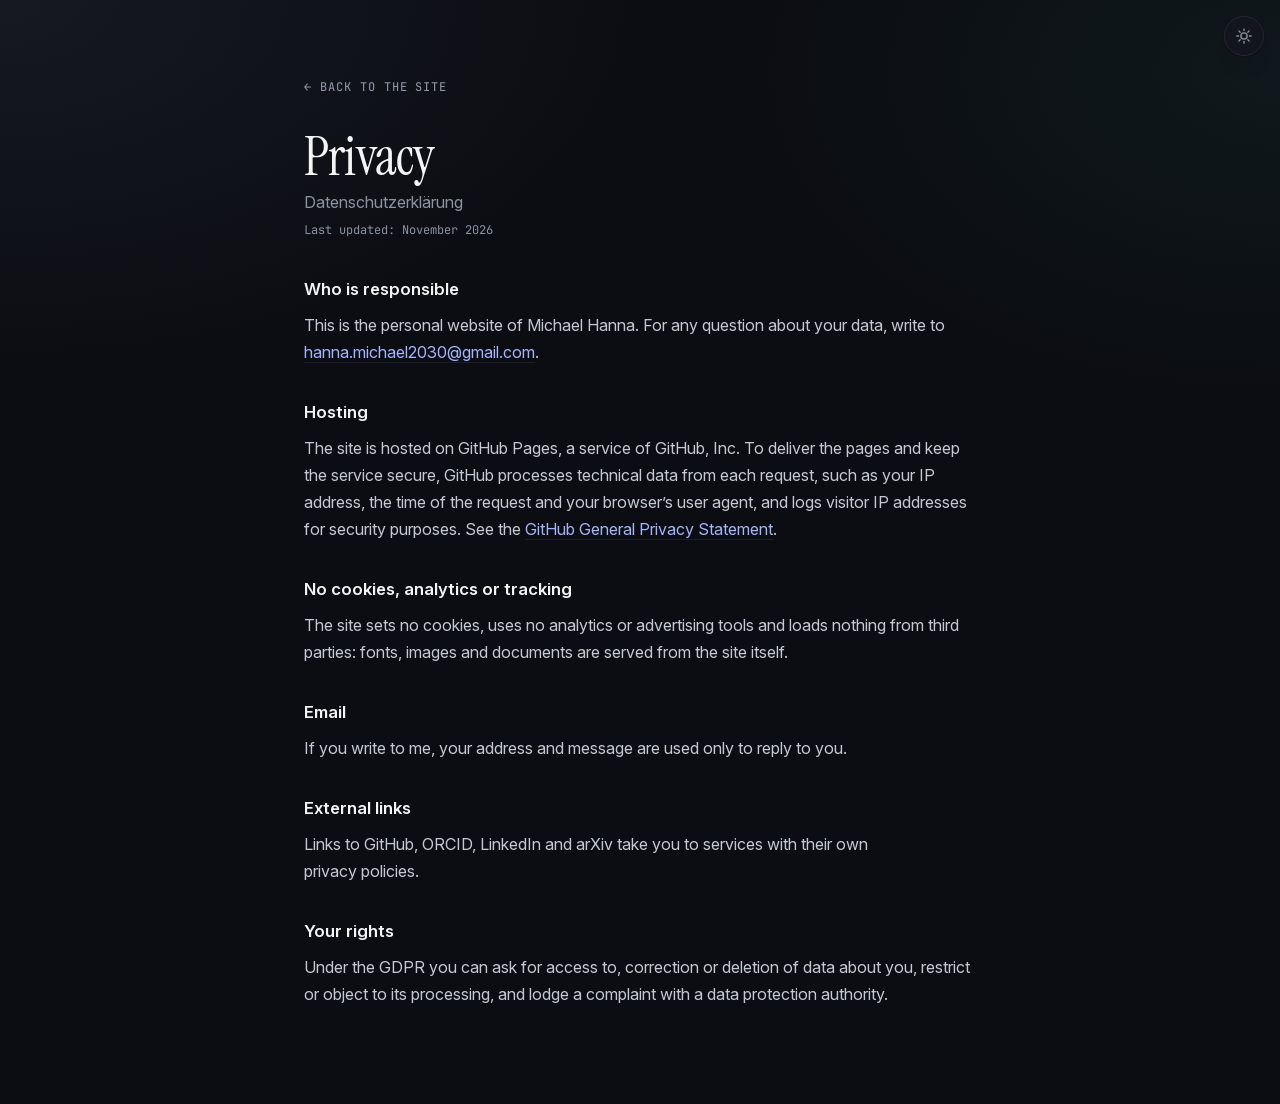
==== commit b60ec9b2: "add black mode" ====
--- a/privacy.html
+++ b/privacy.html
@@ -1,38 +1,43 @@
-<!doctype html>
-<html lang="en">
-  <head>
-    <meta charset="utf-8">
-    <meta name="viewport" content="width=device-width, initial-scale=1">
-    <meta name="color-scheme" content="light dark">
-    <meta name="robots" content="noindex">
-    <title>Privacy — Michael Hanna</title>
-    <link rel="icon" href="data:image/svg+xml,%3Csvg xmlns='http://www.w3.org/2000/svg' viewBox='0 0 64 64'%3E%3Crect width='64' height='64' rx='14' fill='%2315171c'/%3E%3Ctext x='32' y='43' font-size='30' text-anchor='middle' fill='%23f8f7f3' font-family='Georgia,serif'%3EMH%3C/text%3E%3C/svg%3E">
-    <link rel="stylesheet" href="style.css">
-    <script src="script.js" defer></script>
-  </head>
-  <body>
-    <main class="legal">
-      <a class="legal-back" href="./">← Back to the site</a>
-      <h1>Privacy <span>Datenschutzerklärung</span></h1>
-      <p class="legal-updated">Last updated: November 2026</p>
-
-      <h2>Who is responsible</h2>
-      <p>This is the personal website of Michael Hanna. For any question about your data, write to <a href="./#contact" data-email-user="hanna.michael2030" data-email-domain="gmail.com" data-email-text>hanna.michael2030 [at] gmail [dot] com</a>.</p>
-
-      <h2>Hosting</h2>
-      <p>The site is hosted on GitHub Pages, a service of GitHub, Inc. To deliver the pages and keep the service secure, GitHub processes technical data from each request, such as your IP address, the time of the request and your browser’s user agent, and logs visitor IP addresses for security purposes. See the <a href="https://docs.github.com/en/site-policy/privacy-policies/github-general-privacy-statement" target="_blank" rel="noopener noreferrer">GitHub General Privacy Statement</a>.</p>
-
-      <h2>No cookies, analytics or tracking</h2>
-      <p>The site sets no cookies, uses no analytics or advertising tools and loads nothing from third parties: fonts, images and documents are served from the site itself.</p>
-
-      <h2>Email</h2>
-      <p>If you write to me, your address and message are used only to reply to you.</p>
-
-      <h2>External links</h2>
-      <p>Links to GitHub, ORCID, LinkedIn and arXiv take you to services with their own privacy policies.</p>
-
-      <h2>Your rights</h2>
-      <p>Under the GDPR you can ask for access to, correction or deletion of data about you, restrict or object to its processing, and lodge a complaint with a data protection authority.</p>
-    </main>
-  </body>
-</html>
+<!doctype html>
+<html lang="en">
+  <head>
+    <meta charset="utf-8">
+    <meta name="viewport" content="width=device-width, initial-scale=1">
+    <meta name="color-scheme" content="dark light">
+    <meta name="robots" content="noindex">
+    <title>Privacy — Michael Hanna</title>
+    <link rel="icon" href="data:image/svg+xml,%3Csvg xmlns='http://www.w3.org/2000/svg' viewBox='0 0 64 64'%3E%3Crect width='64' height='64' rx='14' fill='%2315171c'/%3E%3Ctext x='32' y='43' font-size='30' text-anchor='middle' fill='%23f8f7f3' font-family='Georgia,serif'%3EMH%3C/text%3E%3C/svg%3E">
+    <script>try { if (localStorage.getItem('theme') === 'light') document.documentElement.dataset.theme = 'light'; } catch (e) {}</script>
+    <link rel="stylesheet" href="style.css">
+    <script src="script.js" defer></script>
+  </head>
+  <body>
+    <button type="button" class="theme-toggle" aria-label="Switch to light mode" title="Switch to light mode">
+      <svg class="icon-sun" viewBox="0 0 24 24" aria-hidden="true" fill="none" stroke="currentColor" stroke-width="1.8" stroke-linecap="round"><circle cx="12" cy="12" r="4.2"/><path d="M12 2.5v2.2M12 19.3v2.2M2.5 12h2.2M19.3 12h2.2M5.3 5.3l1.6 1.6M17.1 17.1l1.6 1.6M5.3 18.7l1.6-1.6M17.1 6.9l1.6-1.6"/></svg>
+      <svg class="icon-moon" viewBox="0 0 24 24" aria-hidden="true" fill="none" stroke="currentColor" stroke-width="1.8" stroke-linejoin="round"><path d="M20.5 14.3A8.5 8.5 0 0 1 9.7 3.5a8.5 8.5 0 1 0 10.8 10.8z"/></svg>
+    </button>
+    <main class="legal">
+      <a class="legal-back" href="./">← Back to the site</a>
+      <h1>Privacy <span>Datenschutzerklärung</span></h1>
+      <p class="legal-updated">Last updated: November 2026</p>
+
+      <h2>Who is responsible</h2>
+      <p>This is the personal website of Michael Hanna. For any question about your data, write to <a href="./#contact" data-email-user="hanna.michael2030" data-email-domain="gmail.com" data-email-text>hanna.michael2030 [at] gmail [dot] com</a>.</p>
+
+      <h2>Hosting</h2>
+      <p>The site is hosted on GitHub Pages, a service of GitHub, Inc. To deliver the pages and keep the service secure, GitHub processes technical data from each request, such as your IP address, the time of the request and your browser’s user agent, and logs visitor IP addresses for security purposes. See the <a href="https://docs.github.com/en/site-policy/privacy-policies/github-general-privacy-statement" target="_blank" rel="noopener noreferrer">GitHub General Privacy Statement</a>.</p>
+
+      <h2>No cookies, analytics or tracking</h2>
+      <p>The site sets no cookies, uses no analytics or advertising tools and loads nothing from third parties: fonts, images and documents are served from the site itself.</p>
+
+      <h2>Email</h2>
+      <p>If you write to me, your address and message are used only to reply to you.</p>
+
+      <h2>External links</h2>
+      <p>Links to GitHub, ORCID, LinkedIn and arXiv take you to services with their own privacy policies.</p>
+
+      <h2>Your rights</h2>
+      <p>Under the GDPR you can ask for access to, correction or deletion of data about you, restrict or object to its processing, and lodge a complaint with a data protection authority.</p>
+    </main>
+  </body>
+</html>
--- a/style.css
+++ b/style.css
@@ -3,7 +3,30 @@
 @font-face { font-family: 'Instrument Serif'; src: url('fonts/instrument-serif.woff2') format('woff2'); font-weight: 400; font-style: normal; font-display: swap; }
 @font-face { font-family: 'Instrument Serif'; src: url('fonts/instrument-serif-italic.woff2') format('woff2'); font-weight: 400; font-style: italic; font-display: swap; }
 
+/* Dark is the default; the toggle in the corner switches to the light palette below. */
 :root {
+  color-scheme: dark;
+  --bg: #0b0d12;
+  --surface: #12151c;
+  --ink: #f3f4f6;
+  --text: #c4c9d2;
+  --muted: #8b93a1;
+  --line: #232834;
+  --accent: #a5b4fc;
+  --accent-2: #5eead4;
+  --accent-soft: rgb(165 180 252 / 10%);
+  --warm: #fdba74;
+  --grad: linear-gradient(110deg, #a5b4fc 0%, #5eead4 100%);
+  --tint-1: rgb(165 180 252 / 7%);
+  --tint-2: rgb(94 234 212 / 5%);
+  --shadow: 0 1px 2px rgb(0 0 0 / 30%), 0 16px 40px -18px rgb(0 0 0 / 70%);
+  --display: 'Instrument Serif', Georgia, serif;
+  --sans: 'Inter', system-ui, -apple-system, sans-serif;
+  --mono: 'JetBrains Mono', ui-monospace, monospace;
+}
+
+:root[data-theme="light"] {
+  color-scheme: light;
   --bg: #f6f5f1;
   --surface: #ffffff;
   --ink: #111827;
@@ -18,32 +41,12 @@
   --tint-1: rgb(79 70 229 / 7%);
   --tint-2: rgb(13 148 136 / 7%);
   --shadow: 0 1px 2px rgb(17 24 39 / 4%), 0 12px 32px -16px rgb(17 24 39 / 18%);
-  --display: 'Instrument Serif', Georgia, serif;
-  --sans: 'Inter', system-ui, -apple-system, sans-serif;
-  --mono: 'JetBrains Mono', ui-monospace, monospace;
-}
-
-@media (prefers-color-scheme: dark) {
-  :root {
-    --bg: #0b0d12;
-    --surface: #12151c;
-    --ink: #f3f4f6;
-    --text: #c4c9d2;
-    --muted: #8b93a1;
-    --line: #232834;
-    --accent: #a5b4fc;
-    --accent-2: #5eead4;
-    --accent-soft: rgb(165 180 252 / 10%);
-    --warm: #fdba74;
-    --grad: linear-gradient(110deg, #a5b4fc 0%, #5eead4 100%);
-    --tint-1: rgb(165 180 252 / 7%);
-    --tint-2: rgb(94 234 212 / 5%);
-    --shadow: 0 1px 2px rgb(0 0 0 / 30%), 0 16px 40px -18px rgb(0 0 0 / 70%);
-  }
 }
 
 *, *::before, *::after { box-sizing: border-box; }
-html { scroll-behavior: smooth; -webkit-text-size-adjust: 100%; }
+/* Every style in use has a real font file (Inter and JetBrains Mono are variable, Instrument
+   Serif ships regular and italic), so never let the browser fake bold or italic. */
+html { scroll-behavior: smooth; -webkit-text-size-adjust: 100%; font-synthesis: none; }
 body {
   margin: 0;
   background:
@@ -62,8 +65,27 @@
 h1, h2, h3, p, ul, ol, dl, dd, figure { margin: 0; }
 ul, ol { padding: 0; list-style: none; }
 
+/* Typesetting: no single-word last lines in running text, evenly balanced display headings. */
+p, li, dd, figcaption { text-wrap: pretty; }
+.paper-title, .slide-title, .slide-hook, .themes .theme-tagline, .doc-dialog-title, .footer p:first-child { text-wrap: balance; }
+
 .skip-link { position: absolute; left: 16px; top: -48px; z-index: 20; padding: 8px 14px; border-radius: 8px; background: var(--ink); color: var(--bg); font-size: 14px; }
 .skip-link:focus { top: 16px; }
+
+.theme-toggle {
+  position: fixed; top: 16px; right: 16px; z-index: 15;
+  display: grid; place-items: center; width: 40px; height: 40px; padding: 0;
+  border: 1px solid var(--line); border-radius: 50%;
+  background: var(--surface); color: var(--muted); box-shadow: var(--shadow);
+  cursor: pointer; transition: color .2s ease, border-color .2s ease, transform .2s ease;
+}
+.theme-toggle:hover { color: var(--accent); border-color: var(--accent); }
+.theme-toggle:active { transform: scale(.94); }
+.theme-toggle:focus-visible { outline: 2px solid var(--accent); outline-offset: 3px; }
+.theme-toggle svg { width: 18px; height: 18px; }
+.theme-toggle .icon-moon { display: none; }
+:root[data-theme="light"] .theme-toggle .icon-sun { display: none; }
+:root[data-theme="light"] .theme-toggle .icon-moon { display: block; }
 
 /* Layout */
 .layout {
@@ -364,21 +386,13 @@
 .paper-role span { margin-right: 10px; color: var(--muted); font: 500 11px/1.4 var(--mono); letter-spacing: .1em; text-transform: uppercase; }
 .paper-links { display: flex; flex-wrap: wrap; gap: 4px 18px; margin-top: 14px; }
 
-/* Featured paper: text and a graphical abstract side by side when the column is wide enough;
-   the figure opens the full animation. */
-#publication { container: publication / inline-size; }
-.paper.is-featured { display: grid; grid-template-columns: minmax(0, 1fr); column-gap: 32px; }
-.paper-figure { max-width: 340px; margin-top: 24px; }
+/* Featured paper: the workflow diagram runs full width under the text; clicking enlarges it. */
+.paper-figure { margin-top: 24px; }
 .paper-figure a { position: relative; display: block; overflow: hidden; border: 1px solid var(--line); border-radius: 14px; background: #fdfcfe; cursor: zoom-in; }
 .paper-figure a:focus-visible { outline-offset: 3px; }
 .paper-figure img { display: block; width: 100%; height: auto; }
 .paper-figure a:hover .slide-zoom, .paper-figure a:focus-visible .slide-zoom { opacity: 1; transform: none; }
 .paper-figure figcaption { margin-top: 8px; color: var(--muted); font: 400 11.5px/1.5 var(--mono); }
-@container publication (min-width: 680px) {
-  .paper.is-featured { grid-template-columns: minmax(0, 1fr) 232px; }
-  .paper.is-featured .paper-figure { grid-column: 2; grid-row: 1; max-width: none; margin-top: 4px; }
-  .paper.is-featured > :not(.paper-main, .paper-figure) { grid-column: 1 / -1; }
-}
 
 .pipeline { display: grid; grid-template-columns: repeat(4, 1fr); margin-top: 32px; }
 .pipeline li { position: relative; display: flex; flex-direction: column; gap: 2px; padding: 22px 14px 0 0; border-top: 1px solid var(--line); }
@@ -803,7 +817,7 @@
   .pipeline { grid-template-columns: 1fr 1fr; row-gap: 26px; }
   /* Two-by-two steps: drop the U-shaped return path, keep a loop symbol. */
   .pipeline-loop { padding: 0; }
-  .pipeline-loop::before { content: '↻ '; position: static; width: auto; height: auto; border: 0; }
+  .pipeline-loop::before { content: '↻ '; position: static; width: auto; height: auto; border: 0; font-family: var(--sans); }
   .pipeline-loop::after { display: none; }
   .entry { grid-template-columns: 1fr; gap: 4px; }
   /* One column: the rail moves to the left edge and the entry is indented past it. */
@@ -830,3 +844,9 @@
   *, *::before, *::after { animation: none !important; transition-duration: .01ms !important; }
   .triad-flow { display: none; }
 }
+
+/* All-caps labels: case-sensitive forms lift hyphens, dashes and brackets to cap height.
+   Kept last: the `font` shorthand used by these labels resets font-feature-settings. */
+.kicker, .toc a, .section-label, .theme-sci, .affiliations-label, .doc-dialog-kicker,
+.paper-meta span:first-child, .paper-role span, .slide-theme, .slide-points dt, .card .entry-date,
+.card .entry-theme, .entry-links-label, .mini-title, .legal-back { font-feature-settings: "case"; }
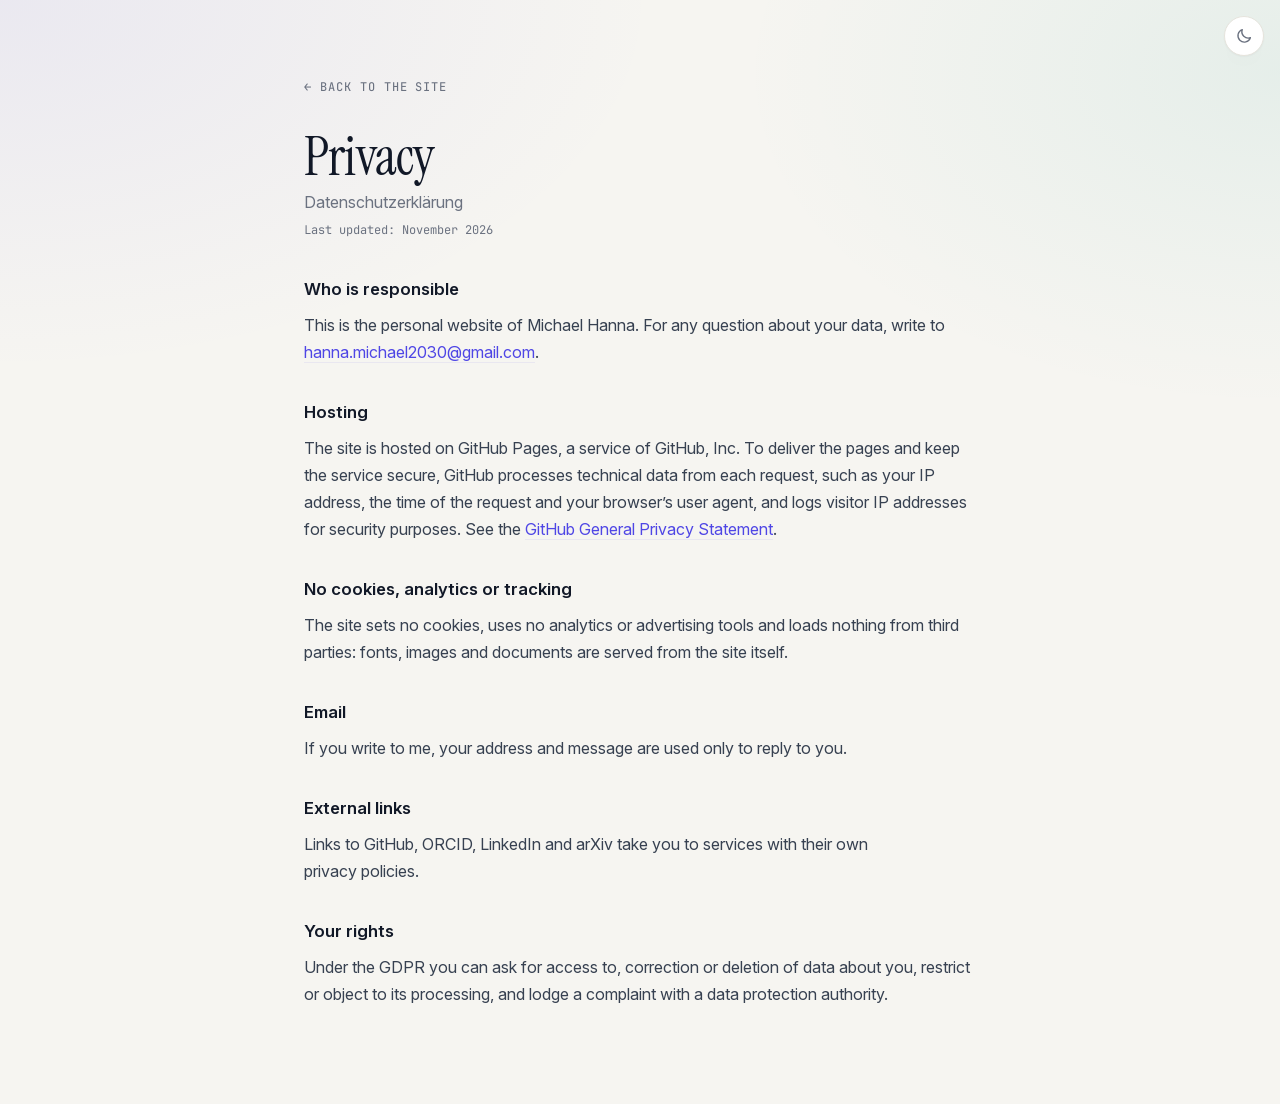
==== commit 5fd348aa: "light mood as default" ====
--- a/privacy.html
+++ b/privacy.html
@@ -3,16 +3,16 @@
   <head>
     <meta charset="utf-8">
     <meta name="viewport" content="width=device-width, initial-scale=1">
-    <meta name="color-scheme" content="dark light">
+    <meta name="color-scheme" content="light dark">
     <meta name="robots" content="noindex">
     <title>Privacy — Michael Hanna</title>
     <link rel="icon" href="data:image/svg+xml,%3Csvg xmlns='http://www.w3.org/2000/svg' viewBox='0 0 64 64'%3E%3Crect width='64' height='64' rx='14' fill='%2315171c'/%3E%3Ctext x='32' y='43' font-size='30' text-anchor='middle' fill='%23f8f7f3' font-family='Georgia,serif'%3EMH%3C/text%3E%3C/svg%3E">
-    <script>try { if (localStorage.getItem('theme') === 'light') document.documentElement.dataset.theme = 'light'; } catch (e) {}</script>
+    <script>try { if (localStorage.getItem('theme') === 'dark') document.documentElement.dataset.theme = 'dark'; } catch (e) {}</script>
     <link rel="stylesheet" href="style.css">
     <script src="script.js" defer></script>
   </head>
   <body>
-    <button type="button" class="theme-toggle" aria-label="Switch to light mode" title="Switch to light mode">
+    <button type="button" class="theme-toggle" aria-label="Switch to dark mode" title="Switch to dark mode">
       <svg class="icon-sun" viewBox="0 0 24 24" aria-hidden="true" fill="none" stroke="currentColor" stroke-width="1.8" stroke-linecap="round"><circle cx="12" cy="12" r="4.2"/><path d="M12 2.5v2.2M12 19.3v2.2M2.5 12h2.2M19.3 12h2.2M5.3 5.3l1.6 1.6M17.1 17.1l1.6 1.6M5.3 18.7l1.6-1.6M17.1 6.9l1.6-1.6"/></svg>
       <svg class="icon-moon" viewBox="0 0 24 24" aria-hidden="true" fill="none" stroke="currentColor" stroke-width="1.8" stroke-linejoin="round"><path d="M20.5 14.3A8.5 8.5 0 0 1 9.7 3.5a8.5 8.5 0 1 0 10.8 10.8z"/></svg>
     </button>
--- a/style.css
+++ b/style.css
@@ -3,8 +3,29 @@
 @font-face { font-family: 'Instrument Serif'; src: url('fonts/instrument-serif.woff2') format('woff2'); font-weight: 400; font-style: normal; font-display: swap; }
 @font-face { font-family: 'Instrument Serif'; src: url('fonts/instrument-serif-italic.woff2') format('woff2'); font-weight: 400; font-style: italic; font-display: swap; }
 
-/* Dark is the default; the toggle in the corner switches to the light palette below. */
+/* Light is the default; the toggle in the corner switches to the dark palette below. */
 :root {
+  color-scheme: light;
+  --bg: #f6f5f1;
+  --surface: #ffffff;
+  --ink: #111827;
+  --text: #374151;
+  --muted: #6b7280;
+  --line: #e5e3dc;
+  --accent: #4f46e5;
+  --accent-2: #0d9488;
+  --accent-soft: rgb(79 70 229 / 8%);
+  --warm: #e8590c;
+  --grad: linear-gradient(110deg, #4f46e5 0%, #0d9488 100%);
+  --tint-1: rgb(79 70 229 / 7%);
+  --tint-2: rgb(13 148 136 / 7%);
+  --shadow: 0 1px 2px rgb(17 24 39 / 4%), 0 12px 32px -16px rgb(17 24 39 / 18%);
+  --display: 'Instrument Serif', Georgia, serif;
+  --sans: 'Inter', system-ui, -apple-system, sans-serif;
+  --mono: 'JetBrains Mono', ui-monospace, monospace;
+}
+
+:root[data-theme="dark"] {
   color-scheme: dark;
   --bg: #0b0d12;
   --surface: #12151c;
@@ -20,27 +41,6 @@
   --tint-1: rgb(165 180 252 / 7%);
   --tint-2: rgb(94 234 212 / 5%);
   --shadow: 0 1px 2px rgb(0 0 0 / 30%), 0 16px 40px -18px rgb(0 0 0 / 70%);
-  --display: 'Instrument Serif', Georgia, serif;
-  --sans: 'Inter', system-ui, -apple-system, sans-serif;
-  --mono: 'JetBrains Mono', ui-monospace, monospace;
-}
-
-:root[data-theme="light"] {
-  color-scheme: light;
-  --bg: #f6f5f1;
-  --surface: #ffffff;
-  --ink: #111827;
-  --text: #374151;
-  --muted: #6b7280;
-  --line: #e5e3dc;
-  --accent: #4f46e5;
-  --accent-2: #0d9488;
-  --accent-soft: rgb(79 70 229 / 8%);
-  --warm: #e8590c;
-  --grad: linear-gradient(110deg, #4f46e5 0%, #0d9488 100%);
-  --tint-1: rgb(79 70 229 / 7%);
-  --tint-2: rgb(13 148 136 / 7%);
-  --shadow: 0 1px 2px rgb(17 24 39 / 4%), 0 12px 32px -16px rgb(17 24 39 / 18%);
 }
 
 *, *::before, *::after { box-sizing: border-box; }
@@ -83,9 +83,9 @@
 .theme-toggle:active { transform: scale(.94); }
 .theme-toggle:focus-visible { outline: 2px solid var(--accent); outline-offset: 3px; }
 .theme-toggle svg { width: 18px; height: 18px; }
-.theme-toggle .icon-moon { display: none; }
-:root[data-theme="light"] .theme-toggle .icon-sun { display: none; }
-:root[data-theme="light"] .theme-toggle .icon-moon { display: block; }
+.theme-toggle .icon-sun { display: none; }
+:root[data-theme="dark"] .theme-toggle .icon-moon { display: none; }
+:root[data-theme="dark"] .theme-toggle .icon-sun { display: block; }
 
 /* Layout */
 .layout {
